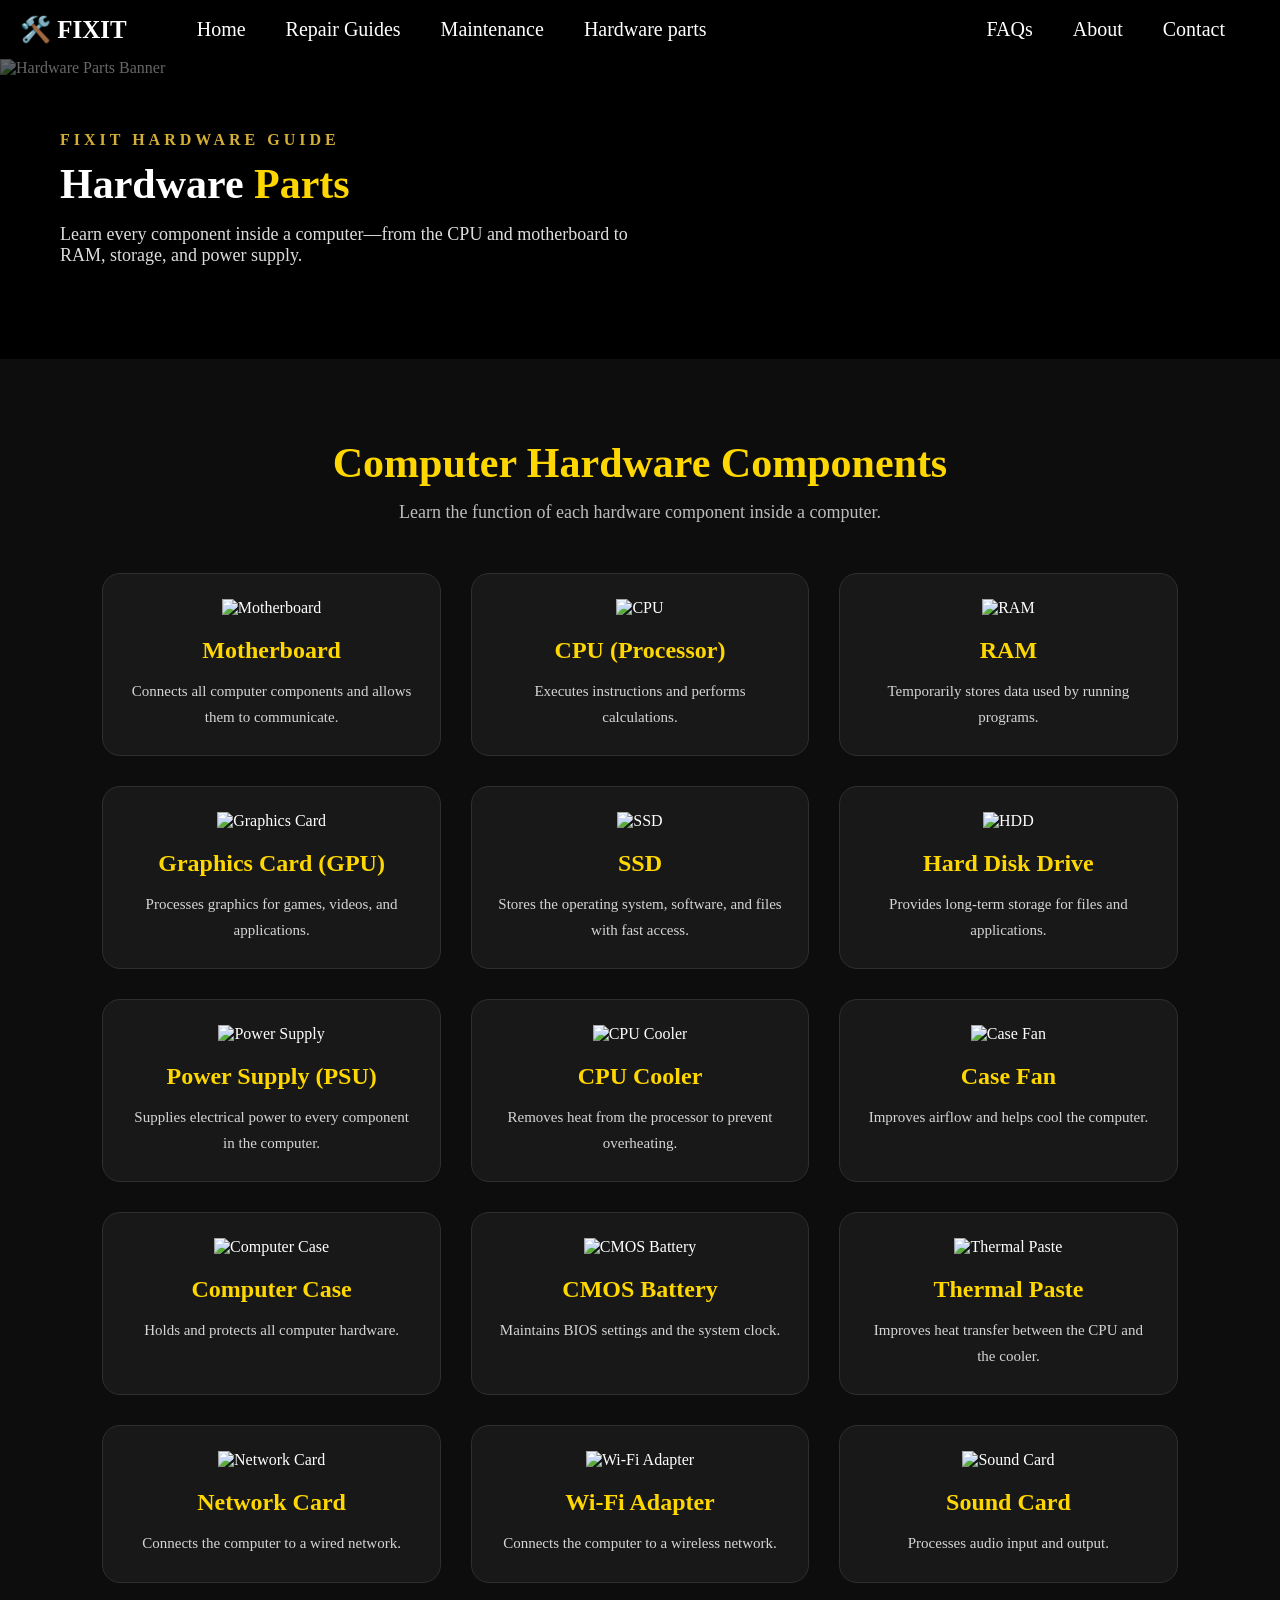
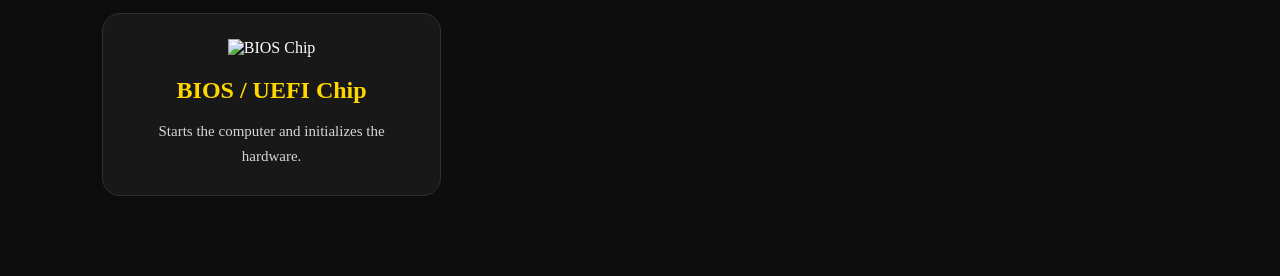
==== hardware parts.html @ d9b3eb00 "Add files via upload" ====
<!DOCTYPE html>
<html lang="en">
<head>
    <meta charset="UTF-8">
    <meta name="viewport" content="width=device-width, initial-scale=1.0">
    <title>Hardware Parts - FIXIT</title>

    <link rel="stylesheet" href="style.css">    

</head>

<body>
    

<header>
    <nav class="navbar">
        <div class="logo">🛠️ FIXIT  </div>
        
    <!-- Hamburger -->
    <div class="menu-toggle" id="menu-toggle">
        ☰
    </div>

    

    <!-- Left Links -->
    <ul class="nav-left">
        <li><a href="index.html">Home</a></li>
        <li><a href="repair-guides.html">Repair Guides</a></li>
        <li><a href="maintenance.html">Maintenance</a></li>
        <li><a href="hardware parts.html">Hardware parts</a></li>
    </ul>

    <!-- Right Links -->
    <ul class="nav-right">
        <li><a href="faq.html">FAQs</a></li>
        <li><a href="about.html">About</a></li>
        <li><a href="contact.html">Contact</a></li>
    </ul>
    </nav>
        </div>
</header>

<section class="hardware-banner">

    <img src="images/hardware-parts banner.jpg" alt="Hardware Parts Banner">

    <div class="hard-content">
        <h4>FIXIT HARDWARE GUIDE</h4>

        <h1>Hardware <span>Parts</span></h1>

        <p>
            Learn every component inside a computer—from the CPU and motherboard
            to RAM, storage, and power supply.
        </p>
    </div>

</section>

<section id="hardware-components">

    <!-- Your hardware cards go here -->
<section id="hardware-components" class="hardware-section">

    <h2>Computer Hardware Components</h2>
    <p>Learn the function of each hardware component inside a computer.</p>

    <div class="hardware-grid">

        <div class="hardware-card">
            <img src="images/motherboard.jpg" alt="Motherboard">
            <h3>Motherboard</h3>
            <p>Connects all computer components and allows them to communicate.</p>
        </div>

        <div class="hardware-card">
            <img src="images/cpu.png" alt="CPU">
            <h3>CPU (Processor)</h3>
            <p>Executes instructions and performs calculations.</p>
        </div>

        <div class="hardware-card">
            <img src="images/ram.jpg" alt="RAM">
            <h3>RAM</h3>
            <p>Temporarily stores data used by running programs.</p>
        </div>

        <div class="hardware-card">
            <img src="images/gpu.jpg" alt="Graphics Card">
            <h3>Graphics Card (GPU)</h3>
            <p>Processes graphics for games, videos, and applications.</p>
        </div>

        <div class="hardware-card">
            <img src="images/ssd.jpg" alt="SSD">
            <h3>SSD</h3>
            <p>Stores the operating system, software, and files with fast access.</p>
        </div>

        <div class="hardware-card">
            <img src="images/hdd.jpg" alt="HDD">
            <h3>Hard Disk Drive</h3>
            <p>Provides long-term storage for files and applications.</p>
        </div>

        <div class="hardware-card">
            <img src="images/power supply.jpg" alt="Power Supply">
            <h3>Power Supply (PSU)</h3>
            <p>Supplies electrical power to every component in the computer.</p>
        </div>

        <div class="hardware-card">
            <img src="images/cooler.jpg" alt="CPU Cooler">
            <h3>CPU Cooler</h3>
            <p>Removes heat from the processor to prevent overheating.</p>
        </div>

        <div class="hardware-card">
            <img src="images/case.jpg" alt="Case Fan">
            <h3>Case Fan</h3>
            <p>Improves airflow and helps cool the computer.</p>
        </div>

        <div class="hardware-card">
            <img src="images/computer case.jpg" alt="Computer Case">
            <h3>Computer Case</h3>
            <p>Holds and protects all computer hardware.</p>
        </div>

        <div class="hardware-card">
            <img src="images/cmos.jpg" alt="CMOS Battery">
            <h3>CMOS Battery</h3>
            <p>Maintains BIOS settings and the system clock.</p>
        </div>

        <div class="hardware-card">
            <img src="images/thermal paste.jpg" alt="Thermal Paste">
            <h3>Thermal Paste</h3>
            <p>Improves heat transfer between the CPU and the cooler.</p>
        </div>

        <div class="hardware-card">
            <img src="images/network card.jpg" alt="Network Card">
            <h3>Network Card</h3>
            <p>Connects the computer to a wired network.</p>
        </div>

        <div class="hardware-card">
            <img src="images/wifi.jpg" alt="Wi-Fi Adapter">
            <h3>Wi-Fi Adapter</h3>
            <p>Connects the computer to a wireless network.</p>
        </div>

        <div class="hardware-card">
            <img src="images/sound card.jpg" alt="Sound Card">
            <h3>Sound Card</h3>
            <p>Processes audio input and output.</p>
        </div>

        <div class="hardware-card">
            <img src="images/BIOS Chip.jpg" alt="BIOS Chip">
            <h3>BIOS / UEFI Chip</h3>
            <p>Starts the computer and initializes the hardware.</p>
        </div>

    </div>

</section>

</section>


<script>
const menuToggle = document.getElementById("menu-toggle");
const navLeft = document.querySelector(".nav-left");
const navRight = document.querySelector(".nav-right");

menuToggle.addEventListener("click", () => {
    navLeft.classList.toggle("active");
    navRight.classList.toggle("active");
});
</script>
</body>
</html>
---- style.css ----
*{
    margin:0;
    padding:0;
    box-sizing:border-box;
}

html,body{
    width:100%;
    overflow-x:hidden;
}

/* Navigation Bar */
html {
    scroll-behavior: smooth;
}

.navbar{
    display:flex;
    align-items:center;
    justify-content:space-between;
    padding:15px 20px;
    width:100%;
    background:#000;
}

/* Logo */
.logo{
    color:white;
    font-size:25px;
    font-weight:bold;
    margin-right:70px;
}

/* Left and Right navigation */
.nav-left,
.nav-right{
    display:flex;
    list-style:none;
    gap:40px;
    margin-right:35px;
}

.nav-left a,
.nav-right a{
    color:white;
    text-decoration:none;
    font-size:20px;
    transition:0.3s;
}

.nav-left a:hover,
.nav-right a:hover{
    color:#f1cd01;
}

/* Push the right menu to the far right */
.nav-right{
    margin-left:auto;
}


/*hardware banner*/
.hardware-banner{
    position:relative;
    width:100%;
    height:300px;
    overflow:hidden;
}

.hardware-banner img{
    width:100%;
    height:100%;
    object-fit:cover;
    display:block;
}

/* Dark overlay */
.hardware-banner::after{
    content: "";
    position: absolute;
    inset: 0;
    background: rgba(0,0,0,0.6);
}

/* Text on the banner */
.hard-content h1 span{
    color:#FFD700;
}

.parts-btn{
    display:inline-block;
    padding:14px 30px;
    background:#FFD700;
    color:#000;
    text-decoration:none;
    font-weight:bold;
    border-radius:30px;
    transition:.3s;
}

.parts-btn:hover{
    background:#ffdf4d;
    box-shadow:0 0 20px rgba(255,215,0,.6);
    transform:translateY(-3px);
}
.hard-content{
    position: absolute;
    top: 50%;
    left: 60px;
    transform: translateY(-50%);
    color: white;
    z-index: 2;
    max-width: 600px;
}

.hard-content h4{
    color: #d4af37;
    letter-spacing: 4px;
    font-size: 16px;
    margin-bottom: 10px;
}

.hard-content h1{
    font-size: 42px;
    line-height: 1.2;
    margin-bottom: 15px;
}

.hard-content p{
    font-size: 18px;
    color: #ddd;
    margin-bottom: 20px;
}

/* ==========================
   Hardware Components
========================== */

.hardware-section{
    background:#0d0d0d;
    color:#fff;
    padding:80px 8%;
    text-align:center;
}

.hardware-section h2{
    font-size:42px;
    margin-bottom:15px;
    color:#FFD700;
}

.hardware-section p{
    color:#bdbdbd;
    margin-bottom:50px;
    font-size:18px;
}

/* Grid */

.hardware-grid{
    display:grid;
    grid-template-columns:repeat(auto-fit,minmax(260px,1fr));
    gap:30px;
}

/* Cards */

.hardware-card{
    background:#181818;
    border:1px solid #2f2f2f;
    border-radius:18px;
    padding:25px;
    transition:0.35s ease;
    cursor:pointer;
}

.hardware-card:hover{
    transform:translateY(-8px);
    border-color:#FFD700;
    box-shadow:
        0 0 15px rgba(255,215,0,.25),
        0 0 35px rgba(255,215,0,.15);
}

/* Images */

.hardware-card img{
    width:100%;
    height:170px;
    object-fit:contain;
    margin-bottom:20px;
    transition:.35s;
}

.hardware-card:hover img{
    transform:scale(1.08);
}

/* Titles */

.hardware-card h3{
    color:#FFD700;
    font-size:24px;
    margin-bottom:15px;
}

/* Description */

.hardware-card p{
    color:#d5d5d5;
    font-size:15px;
    line-height:1.7;
    margin:0;
}

/* Mobile */

@media(max-width:768px){

.hardware-section{
    padding:60px 20px;
}

.hardware-section h2{
    font-size:32px;
}

.hardware-grid{
    grid-template-columns:1fr;
}

.hardware-card img{
    height:150px;
}

}

/* ----> Guide Section <---- */
.page-banner{
    position: relative;
    width: 100%;
    height: 280px;      /* Banner height */
    overflow: hidden;
}

.page-banner img{
    width:100%;
    height:350px;
    object-fit:cover;
    display:block;

}

/* Dark overlay */
.page-banner::after{
    content: "";
    position: absolute;
    inset: 0;
    background: rgba(0,0,0,0.6);
}

/* Text on the banner */
.banner-content{
    position: absolute;
    top: 50%;
    left: 60px;
    transform: translateY(-50%);
    color: white;
    z-index: 2;
    max-width: 600px;
}

.banner-content h4{
    color: #d4af37;
    letter-spacing: 4px;
    font-size: 16px;
    margin-bottom: 10px;
}

.banner-content h1{
    font-size: 42px;
    line-height: 1.2;
    margin-bottom: 15px;
}

.banner-content p{
    font-size: 18px;
    color: #ddd;
    margin-bottom: 20px;
}

/* Entire page */
body{
    margin: 0;
    background: #000;
    color: white;
}

.repair-section{
    background:#0b0b0b;
    padding:50px 55px;
}

.repair-section h2{
    color:#fff;
    font-size:34px;
    margin-bottom:28px;
}

/* Grid */

.guide-grid{
    display:grid;
    grid-template-columns:repeat(auto-fit,minmax(300px,1fr));
    gap:25px;
    width:100%;
}

.guide-card{
    width:100%;
}
/* Card */

.guide-card{

    background:linear-gradient(180deg,#1a1a1a,#141414);

    border:1px solid #2b2b2b;

    border-radius:20px;

    padding:20px;

    display:flex;

    flex-direction:column;

    transition:.25s ease;

}

.guide-card:hover{

    transform:translateY(-6px);

    border-color:#c4980a;

    box-shadow:0 12px 28px rgba(235, 185, 23, 0.466);

}
.guide-card:hover{
    transform:translateY(-10px);
    border-color:#FFD54A;
    box-shadow:
        0 0 20px rgba(255,213,74,.35),
        0 0 40px rgba(255,213,74,.15),
        0 15px 30px rgba(0,0,0,.4);
}

.guide-card:hover::before{
    transform:scaleY(1);
}

/* Title */

.guide-card h3{

    color:#fff;

    font-size:20px;

    line-height:1.3;

    min-height:46px;

    margin-bottom:10px;

}

/* Description */

.guide-card p{

    color:#ffffff;

    font-size:18px;

    line-height:1.45;

    min-height:42px;

    margin-bottom:10px;

}

/* Read Guide Button */

.maintenance-card:hover{
    transform:translateY(-10px);
    border-color:#FFD54A;
    box-shadow:
        0 0 20px rgba(255,213,74,.35),
        0 0 40px rgba(255,213,74,.15),
        0 15px 30px rgba(0,0,0,.4);
}

.maintenance-card:hover::before{
    transform:scaleY(1);
}

.accordion{
    width:100%;
    padding:14px;
    margin-top:20px;
    border:none;
    border-radius:10px;
    background:#d3b657;
    color:#111;
    font-size:16px;
    font-weight:bold;
    cursor:pointer;
    transition:all .3s ease;
}

.accordion:hover{
    background:#FFD54A;
    color:#000;
    transform:translateY(-3px);
    box-shadow:
        0 0 10px #FFD54A,
        0 0 25px #FFD54A,
        0 0 45px rgba(255,213,74,.7);
}

 .accordion:hover{
    transform:translateY(-2px);
    box-shadow:0 0 10px rgba(255,213,74,.35);
}

.accordion.active{
    box-shadow:0 0 10px rgb(219, 168, 0);
}
/* Drawer */

.panel{

    max-height:0;

    overflow:hidden;

    transition:max-height .35s ease;

    margin-top:15px;

    color:#ddd;

    font-size:14px;

    line-height:1.7;

}

.panel h4{

    color:#d4af37;

    margin:12px 0 6px;

}

.panel ul,
.panel ol{

    padding-left:18px;

}

/*----> maintenance Section <----*/
/* Banner */
.maintenance-banner{
    position: relative;
    width: 100%;
    height: 350px;
    overflow: hidden;
}

.maintenance-banner img{
    width: 100%;
    height: 100%;
    object-fit: cover;
    filter: brightness(30%);
}

.nance-content{
    position: absolute;
    top: 50%;
    left: 60px;
    transform: translateY(-50%);
    color: white;
    max-width: 650px;
}

.nance-content h4{
    color: #FFD54A;
    letter-spacing: 5px;
    margin-bottom: 15px;
    font-size: 22px;
}

.nance-content h1{
    font-size: 60px;
    line-height: 1.1;
    margin-bottom: 20px;
}

.nance-content p{
    font-size: 24px;
    color: #d8d8d8;
    line-height: 1.6;
}

/* Maintenance Body */

.maintenance-section{
    background:#111;
    padding:70px 60px;
}

.maintenance-section h2{
    color:#fff;
    font-size:48px;
    margin-bottom:40px;
}

.maintenance-grid{
    display: grid;
    grid-template-columns: repeat(4, 1fr);
    gap: 30px;
    margin-top: 40px;
}

.maintenance-grid{
    display:grid;
    grid-template-columns:repeat(auto-fit,minmax(300px,1fr));
    gap:25px;
    width:100%;
}

.maintenance-card{
    width:100%;
}

@media (max-width: 1100px){
    .maintenance-grid{
        grid-template-columns: repeat(2, 1fr);
    }
}

@media (max-width: 700px){
    .maintenance-grid{
        grid-template-columns: 1fr;
    }
}

.maintenance-card{
    position:relative;
    background:linear-gradient(145deg,#1a1a1a,#111);
    border:1px solid #2b2b2b;
    border-radius:18px;
    padding:25px;
    overflow:hidden;
    transition:all .35s ease;
    box-shadow:0 8px 18px rgba(0,0,0,.35);
}

/* Yellow side glow */

.maintenance-card:hover{
    transform:translateY(-10px);
    border-color:#FFD54A;
    box-shadow:
        0 0 20px rgba(255,213,74,.35),
        0 0 40px rgba(255,213,74,.15),
        0 15px 30px rgba(0,0,0,.4);
}

.maintenance-card:hover::before{
    transform:scaleY(1);
}

.accordion{
    width:100%;
    padding:14px;
    margin-top:20px;
    border:none;
    border-radius:10px;
    background:#d3b657;
    color:#000000;
    font-size:16px;
    font-weight:bold;
    cursor:pointer;
    transition:all .3s ease;
}

.accordion:hover{
    background:#FFD54A;
    color:#000;
    transform:translateY(-3px);
    box-shadow:
        0 0 10px #FFD54A,
        0 0 25px #FFD54A,
        0 0 45px rgba(255,213,74,.7);
}

 .accordion:hover{
    transform:translateY(-2px);
    box-shadow:0 0 10px rgba(255,213,74,.35);
}

.accordion.active{
    box-shadow:0 0 10px rgb(219, 168, 0);
}

/*----> Hero Section <----*/


/* Remove white space around the page */
*{
    margin:0;
    padding:0;
    box-sizing:border-box;
}

.hero{
    position:relative;
    width:100%;
    height:100vh;
    overflow:hidden;
}

.hero img{
    width:100%;
    height:100%;
    object-fit:cover;
    display:block;
}

/* Dark overlay so text is readable */
.hero::before{
    content:"";
    position:absolute;
    top:0;
    left:0;
    width:100%;
    height:100%;
    background:rgba(0,0,0,.45);
}

/* Text on top of image */
.hero-text{
    position:absolute;
    top:50%;
    left:80px;
    transform:translateY(-50%);
    color:white;
    max-width:550px;
    z-index:2;
}

.small-title{
    letter-spacing:6px;
    font-size:18px;
    margin-bottom:20px;
}

.hero-text h1{
    font-size:90px;
    margin-bottom:20px;
}

.hero-text h2{
    font-size:60px;
    line-height:1.1;
    margin-bottom:25px;
}

.description{
    font-size:22px;
    line-height:1.6;
    margin-bottom:35px;
    color:#e5e5e5;
}

.btn{
    display:inline-block;
    padding:15px 35px;
    background:white;
    color:#111;
    text-decoration:none;
    font-weight:bold;
    border-radius:8px;
    transition:.3s;
}

.btn{
    transition: all .3s ease;
}

.btn:hover{
    background:#000000;
    color:white;
    transform:translateY(-5px);
    box-shadow:0 10px 25px rgba(255, 255, 255, 0.4);
}


/* Hide hamburger on large screens */
.menu-toggle{
    display:none;
    font-size:32px;
    color:white;
    cursor:pointer;
}

.active{
    color:#f0c040;
    border-bottom:2px solid #f0c040;
}

/* Mobile Layout */
@media (max-width:900px){

    .menu-toggle{
        display:block;
    }

    .navbar{
        position:relative;
        flex-wrap:wrap;
    }

    .nav-left,
    .nav-right{
        display:none;
        width:100%;
        flex-direction:column;
        background:#000;
        text-align:center;
        gap:20px;
        padding:20px 0;
    }

    .nav-left.active,
    .nav-right.active{
        display:flex;
    }

    .logo{
        margin-right:auto;
    }
}

@view-transition {
 navigation: auto;
}

@media (max-width:768px){

    .guide-grid{
        grid-template-columns:1fr;
        padding:20px;
    }

    .guide-card{
        width:100%;
    }

    .repair-section h2{
        font-size:30px;
        text-align:center;
    }

    .banner-content{
        width:90%;
        left:50%;
        transform:translateX(-50%);
        text-align:center;
    }

    .banner-content h1{
        font-size:32px;
    }

    .banner-content p{
        font-size:16px;
    }

}

@media (max-width:768px){

    .maintenance-grid{
        grid-template-columns:1fr;
        padding:20px;
    }

    .maintenance-card{
        width:100%;
    }

    .maintenance-banner img{
        height:250px;
        object-fit:cover;
    }

    .nance-content{
        width:90%;
        left:50%;
        transform:translateX(-50%);
        text-align:center;
    }

    .nance-content h1{
        font-size:32px;
    }

    .nance-content p{
        font-size:16px;
    }

}
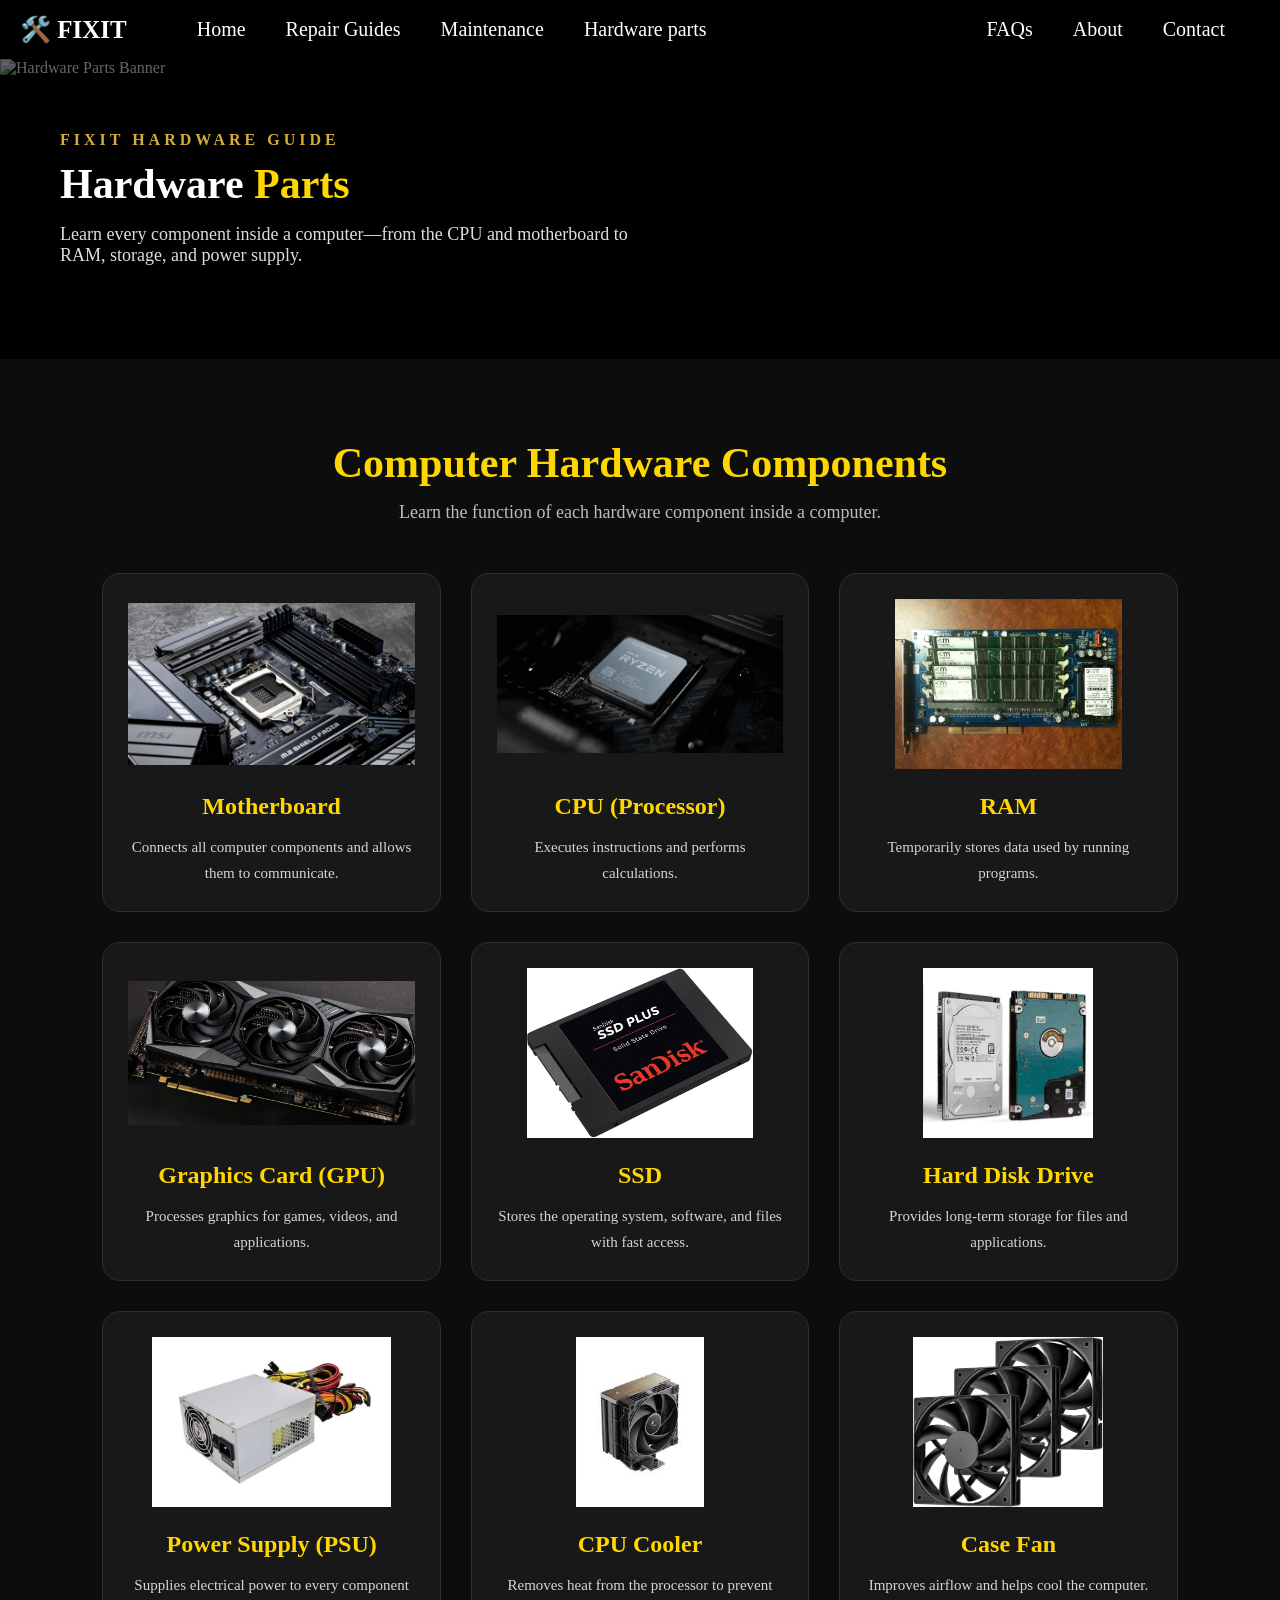
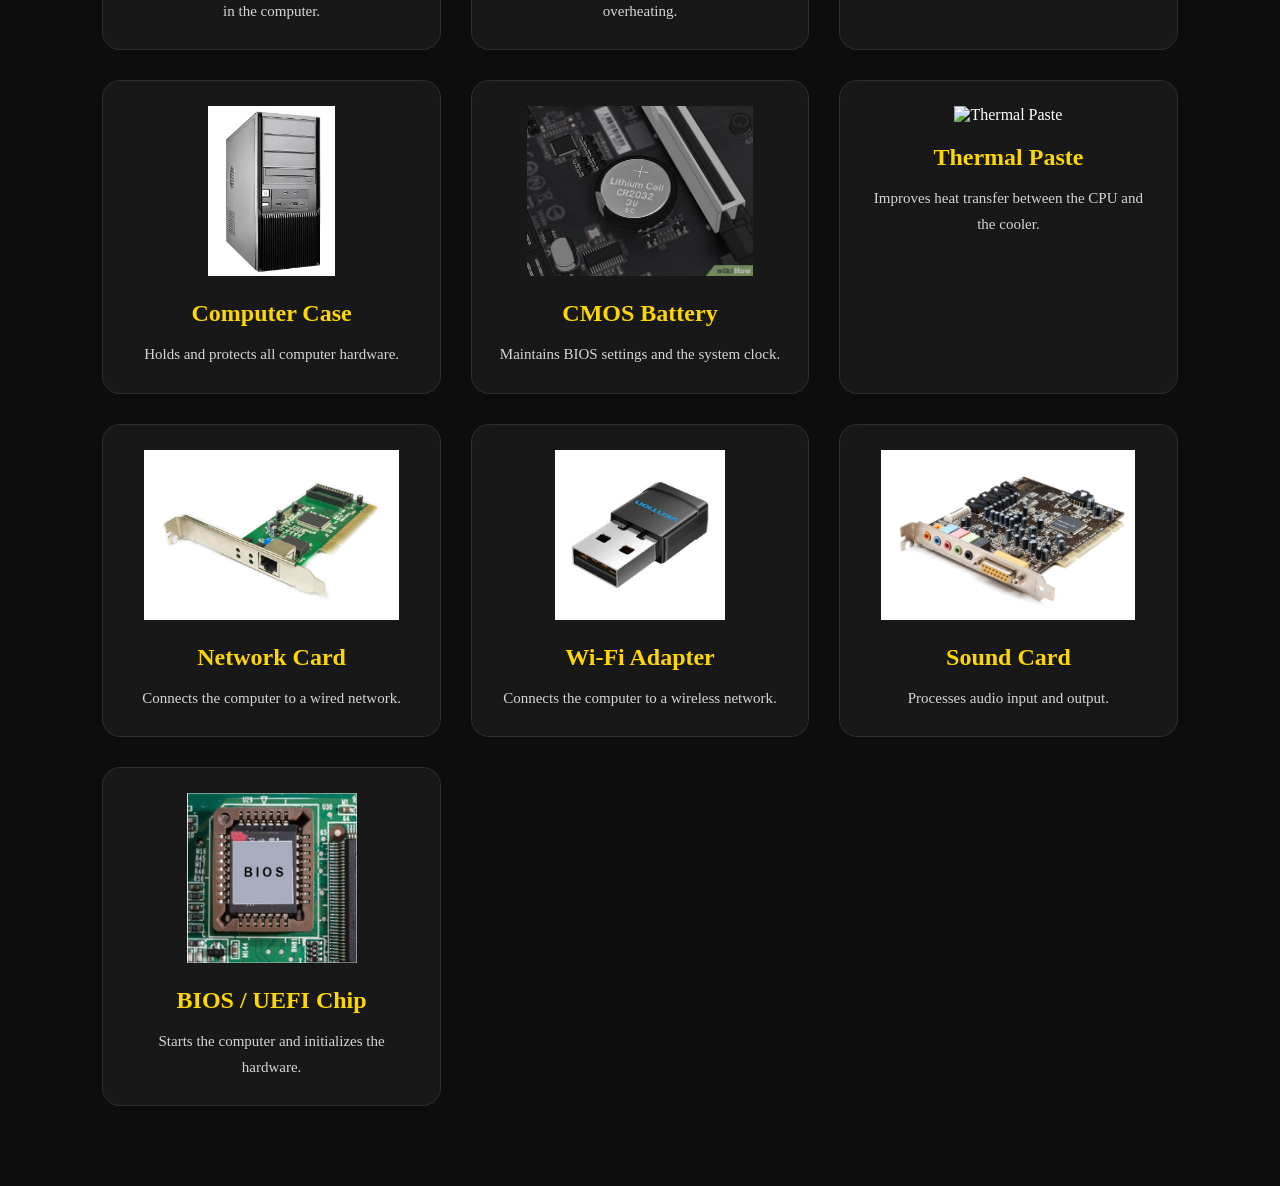
==== commit 4ecb0350: "Update hardware parts.html" ====
--- a/hardware parts.html
+++ b/hardware parts.html
@@ -135,7 +135,7 @@
         </div>
 
         <div class="hardware-card">
-            <img src="images/thermal paste.jpg" alt="Thermal Paste">
+            <img src="images/t Thermal paste.jpg" alt="Thermal Paste">
             <h3>Thermal Paste</h3>
             <p>Improves heat transfer between the CPU and the cooler.</p>
         </div>
@@ -153,7 +153,7 @@
         </div>
 
         <div class="hardware-card">
-            <img src="images/sound card.jpg" alt="Sound Card">
+            <img src="images/Sound card.jpg" alt="Sound Card">
             <h3>Sound Card</h3>
             <p>Processes audio input and output.</p>
         </div>
@@ -182,4 +182,4 @@
 });
 </script>
 </body>
-</html>+</html>
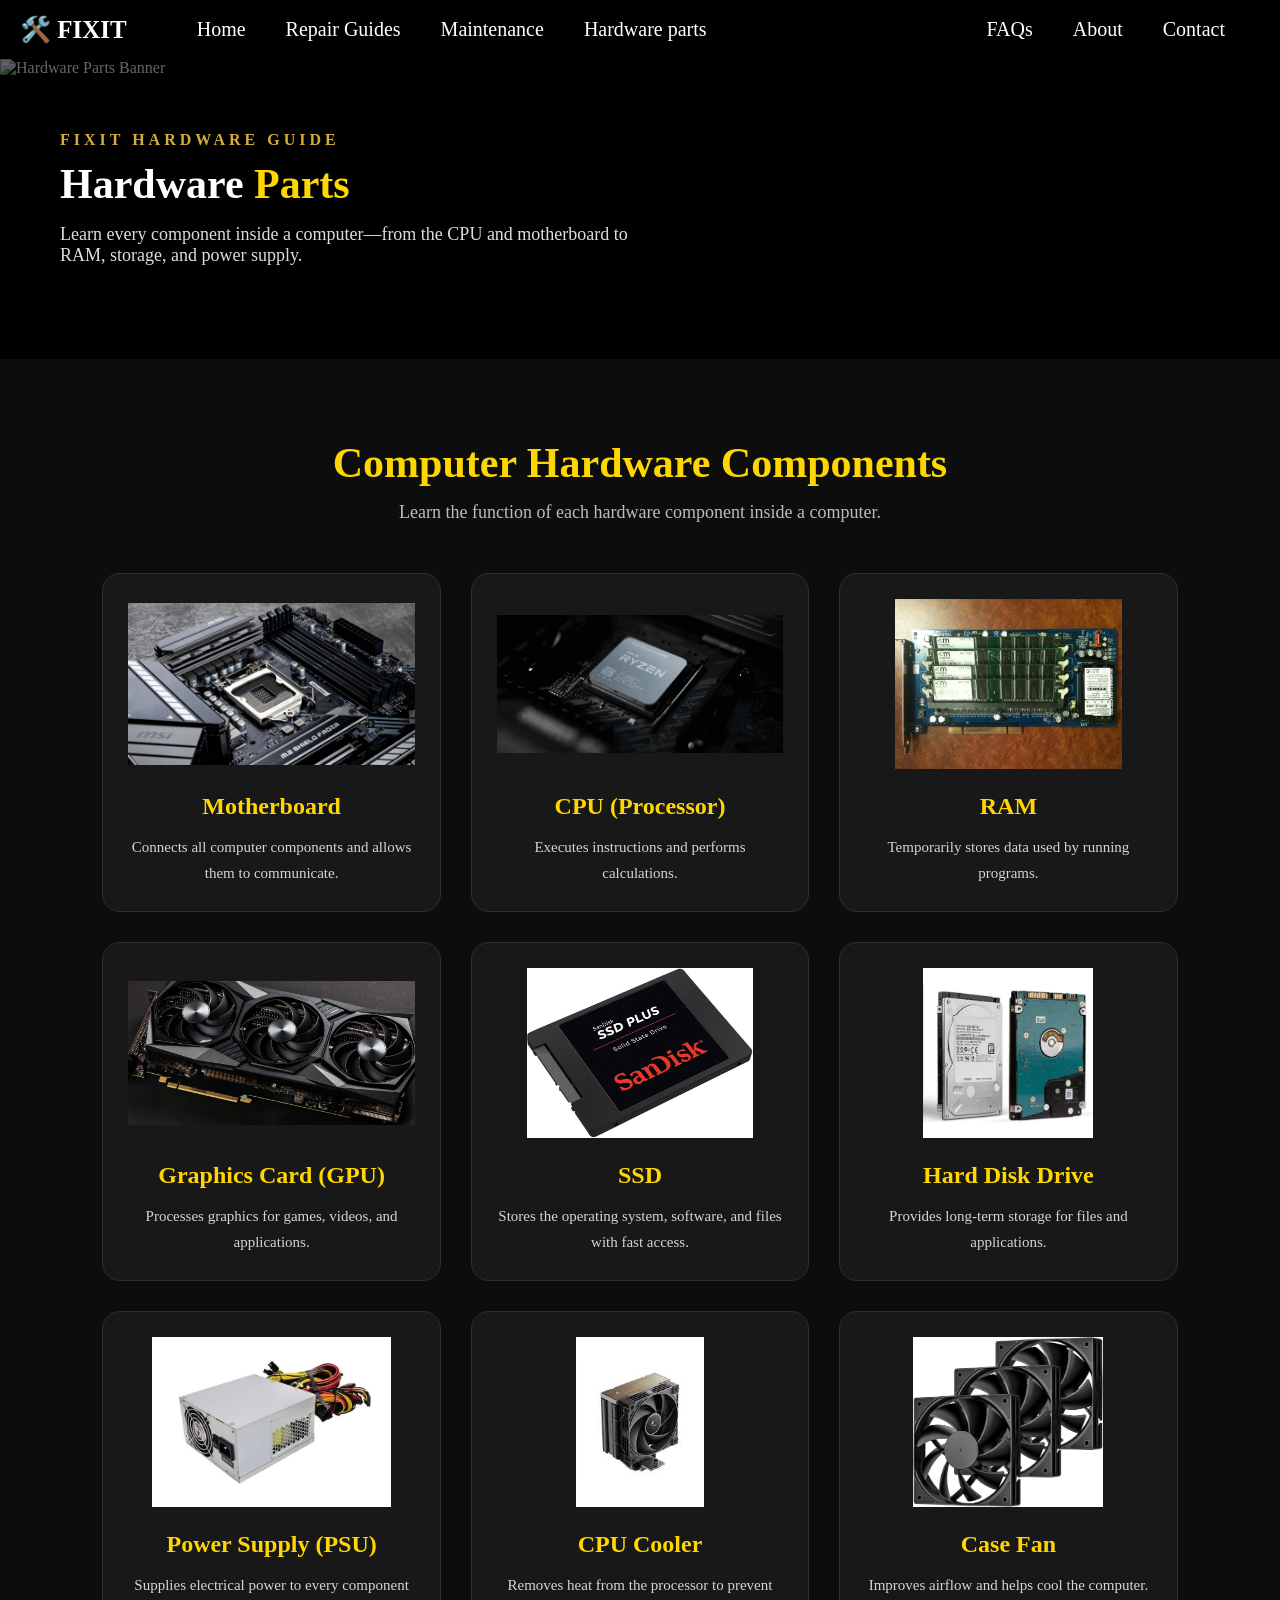
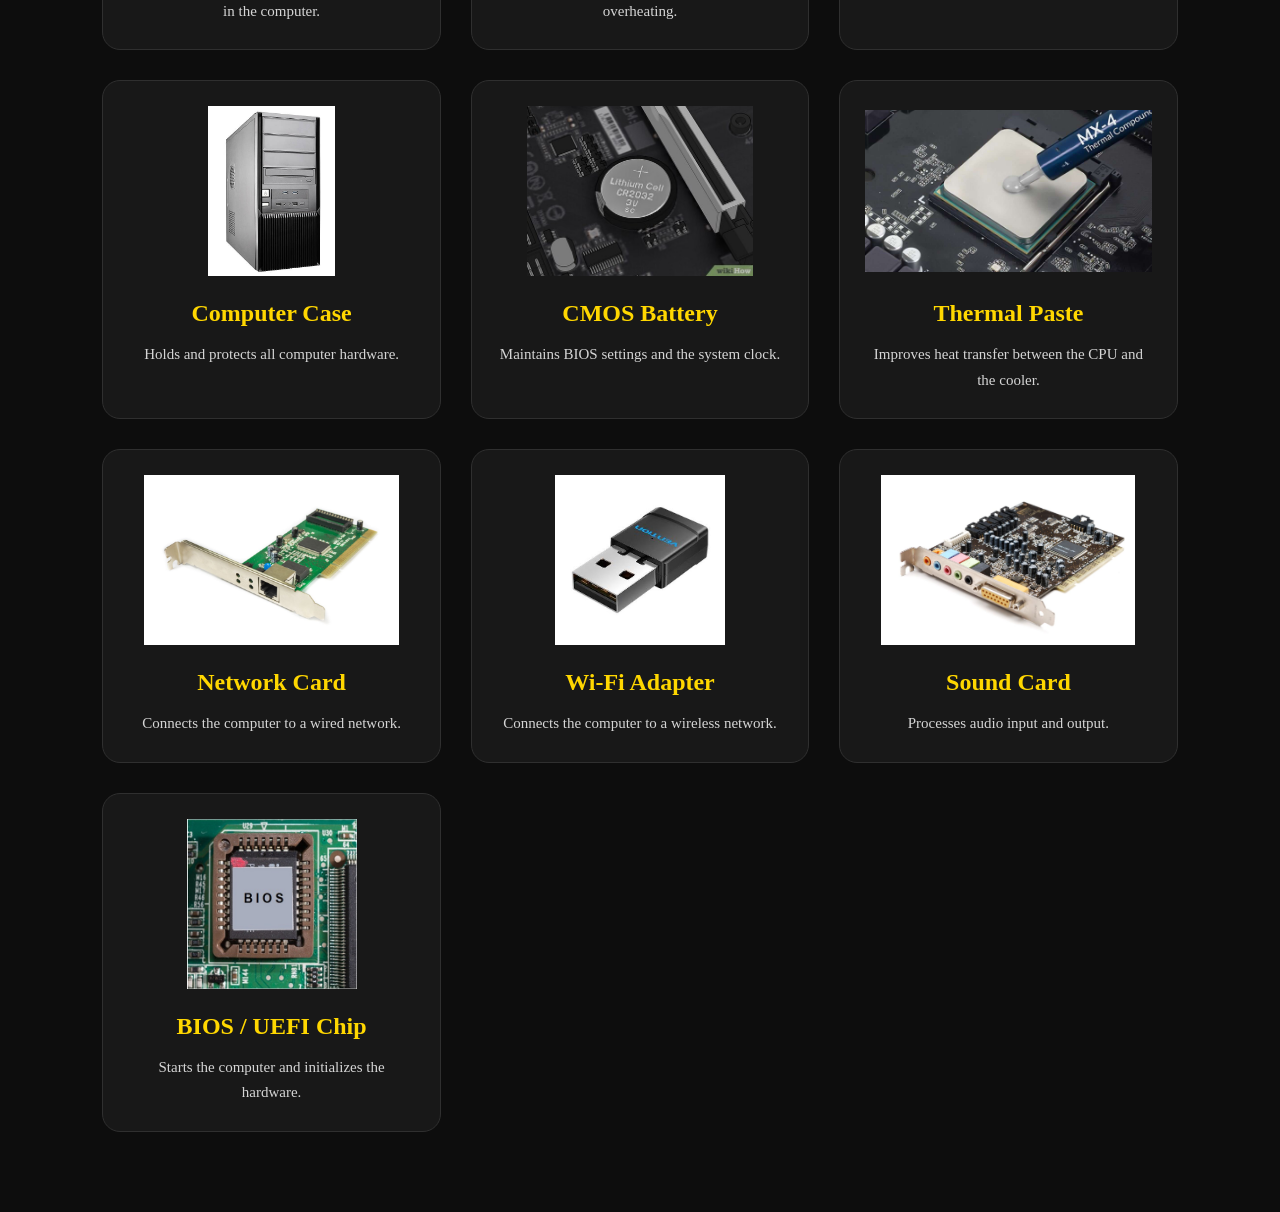
==== commit 418521e4: "Update hardware parts.html" ====
--- a/hardware parts.html
+++ b/hardware parts.html
@@ -135,7 +135,7 @@
         </div>
 
         <div class="hardware-card">
-            <img src="images/t Thermal paste.jpg" alt="Thermal Paste">
+            <img src="images/Thermal Paste.jpg" alt="Thermal Paste">
             <h3>Thermal Paste</h3>
             <p>Improves heat transfer between the CPU and the cooler.</p>
         </div>
